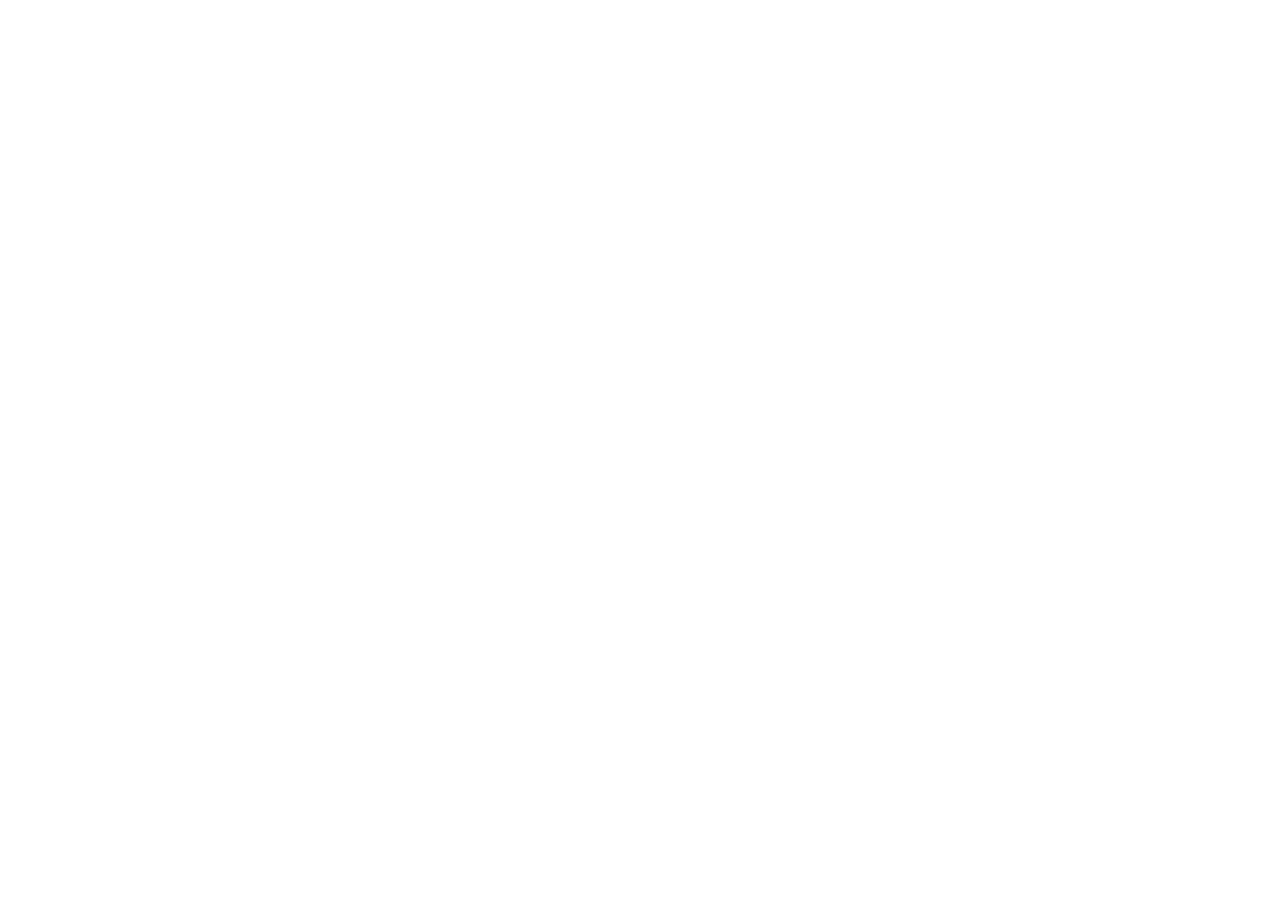
==== frontend/frontend/index.html @ d4254fa7 "项目框架的初始化，以及队伍的分工" ====
<!DOCTYPE html>
<html lang="zh-CN">
<head>
  <meta charset="UTF-8">
  <title>账页 mini</title>
  <link rel="stylesheet" href="/static/style.css">
</head>
<body>
  <script src="/static/app.js"></script>
</body>
</html>
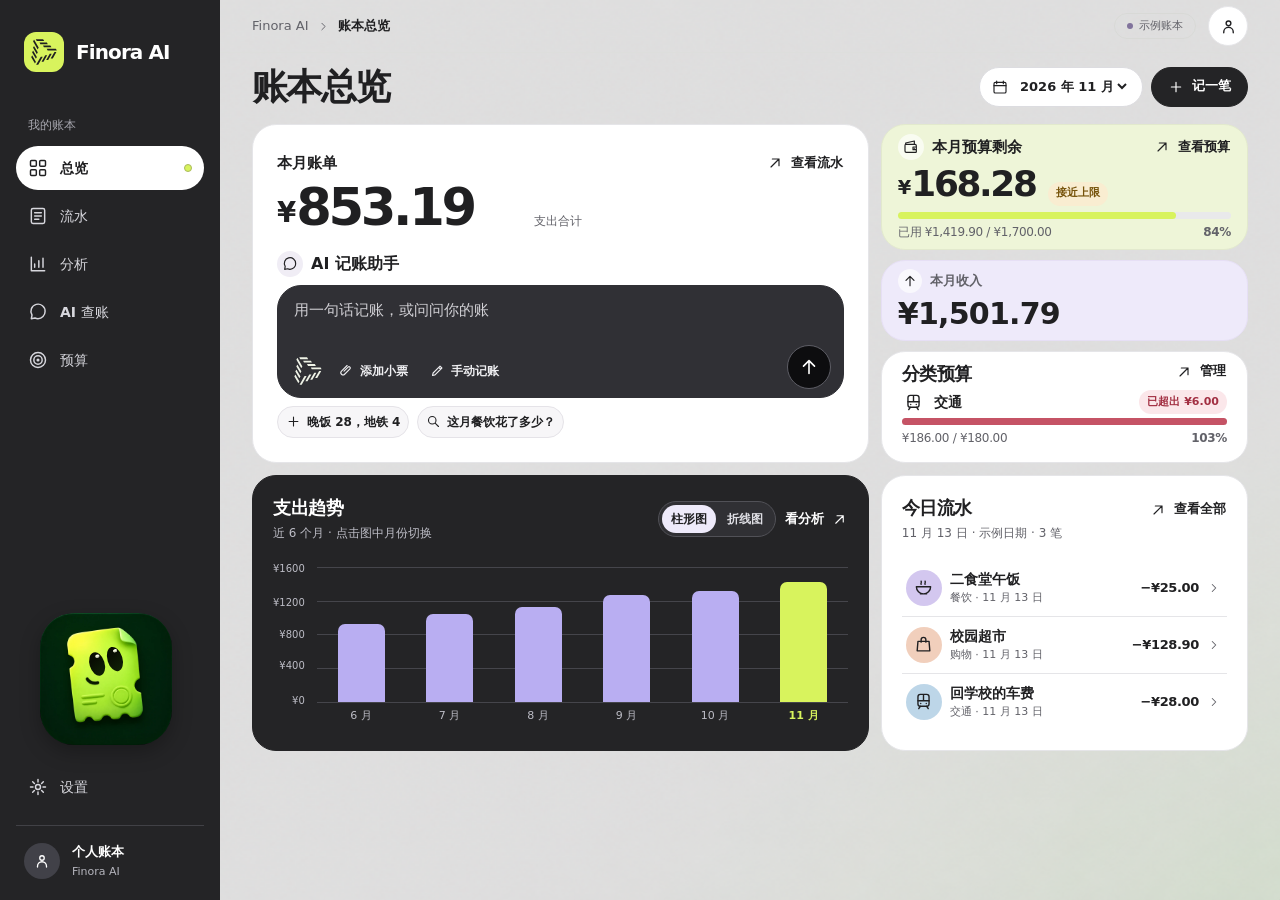
==== commit 60a2dd4c: "前端push 将html的预览文件还有readme文件一起上传到我们的任务我对应的任务分支那里现在是一版原版的提交文件现在叫给pr" ====
--- a/frontend/frontend/index.html
+++ b/frontend/frontend/index.html
@@ -1,11 +1,50 @@
 <!DOCTYPE html>
-<html lang="zh-CN">
+<html lang="zh-CN" data-page="home">
 <head>
-  <meta charset="UTF-8">
-  <title>账页 mini</title>
-  <link rel="stylesheet" href="/static/style.css">
+<meta charset="utf-8">
+<meta http-equiv="Content-Security-Policy" content="default-src 'none'; script-src 'self'; style-src 'self'; style-src-attr 'unsafe-inline'; img-src 'self' blob:; connect-src 'none'; object-src 'none'; base-uri 'none'; form-action 'none'">
+<meta name="referrer" content="no-referrer">
+<meta name="viewport" content="width=device-width,initial-scale=1,viewport-fit=cover,interactive-widget=resizes-content">
+<meta name="theme-color" content="#EDEDEB">
+<meta name="description" content="Finora AI 个人记账与消费分析交互预览">
+<title>Finora AI · 校园账本</title>
+
+<link rel="stylesheet" href="./assets/css/app.css">
+<script src="./assets/js/app.js" defer></script>
 </head>
 <body>
-  <script src="/static/app.js"></script>
+<div class="app">
+  <aside class="sidebar" aria-label="桌面导航">
+    <div class="brand" id="brand"></div>
+    <p class="nav-caption">我的账本</p>
+    <nav class="navlinks" id="desktop-nav" aria-label="账本页面"></nav>
+    <div class="side-bottom">
+      <div id="finora-mascot-eye-glint">
+  <div class="finora-stage">
+    <button type="button" class="finora-mascot" aria-label="小账单，点击眨眼并轻跳">
+      <span class="finora-art" aria-hidden="true">
+        <img src="./assets/images/finora-mascot.webp" width="740" height="740" alt="">
+        <span class="finora-gaze">
+          <span class="finora-eye finora-eye-left"><span class="finora-lid"><span class="finora-highlight"></span></span></span>
+          <span class="finora-eye finora-eye-right"><span class="finora-lid"><span class="finora-highlight"></span></span></span>
+        </span>
+      </span>
+    </button>
+  </div>
+</div>
+      <button type="button" class="navbtn" data-action="settings" id="settings-link" aria-label="账本设置"></button>
+      <div class="profile"><span class="account-mark" id="account-mark" aria-hidden="true"></span><div><strong>个人账本</strong><small>Finora AI</small></div></div>
+    </div>
+  </aside>
+  <div class="workspace">
+    <header class="topbar"><div class="top-inner"><div class="crumb" id="crumb"></div><div class="top-actions"><span class="demo">示例账本</span><button class="iconbtn" id="help" type="button" data-action="settings" aria-label="个人账本设置"></button></div></div></header>
+    <main id="view" class="frame" tabindex="-1"></main>
+  </div>
+</div>
+<nav class="bottom-nav" id="mobile-nav" aria-label="移动端导航"></nav>
+<dialog id="dialog" aria-labelledby="dialog-title"></dialog>
+<div class="toast" id="toast" role="status" aria-live="polite"></div>
+<div class="finora-pointer" id="finora-pointer" aria-hidden="true"></div>
+
 </body>
 </html>
--- a/frontend/frontend/assets/css/app.css
+++ b/frontend/frontend/assets/css/app.css
@@ -0,0 +1,708 @@
+:root {
+  color-scheme: light;
+  --paper: #ededeb;
+  --sheet: #fff;
+  --ink: #202022;
+  --dark: #242426;
+  --muted: #626269;
+  --line: #e5e5e8;
+  --lime: #d8f35d;
+  --lavender: #b9aef2;
+  --lavender-soft: #eeeafa;
+  --lime-soft: #eef5d8;
+  --positive: #3e622b;
+  --warning: #76530b;
+  --danger: #a22f42;
+  --warning-bg: #f9edd1;
+  --danger-bg: #fbe7ea;
+  --s1: 4px;
+  --s2: 8px;
+  --s3: 12px;
+  --s4: 16px;
+  --s5: 20px;
+  --s6: 24px;
+  --s8: 32px;
+  --radius: 24px;
+  --control: 12px;
+  --pill: 999px;
+  --transition: 170ms ease;
+  font: 14px/1.5 Inter, "PingFang SC", "Microsoft YaHei", "Noto Sans CJK SC", system-ui, sans-serif;
+  color: var(--ink);
+  background: var(--paper);
+  -webkit-font-smoothing: antialiased;
+}
+*,*::before,*::after { box-sizing: border-box; }
+body,h1,h2,h3,p { margin: 0; }
+button,input,select,textarea { font: inherit; color: inherit; }
+button { cursor: pointer; touch-action: manipulation; }
+button:disabled { cursor: wait; opacity: .65; }
+button { transition: background-color var(--transition), color var(--transition), border-color var(--transition), box-shadow var(--transition); }
+:focus-visible { outline: 2px solid #6953ba; outline-offset: 3px; }
+svg { vertical-align: middle; flex: none; }
+.app { display: grid; grid-template-columns: 220px minmax(0,1fr); min-height: 100dvh; }
+.sidebar {
+  position: sticky; top: 0; height: 100dvh; min-width: 0; overflow: auto;
+  display: flex; flex-direction: column; padding: var(--s8) var(--s4) var(--s5);
+  background: var(--dark); color: white;
+}
+.sidebar :focus-visible,.trend-card :focus-visible,.bottom-nav :focus-visible { outline-color: var(--lime); }
+.brand { display: flex; align-items: center; gap: var(--s3); padding-inline: var(--s2); margin-bottom: 44px; }
+.brandmark,.smallmark { display: inline-grid; flex: none; place-items: center; }
+.brandmark {
+  width: 40px; height: 40px; border-radius: var(--control); background: var(--lime);
+  --thinking-idle: var(--ink); --thinking-accent: var(--ink);
+}
+.brandmark canvas { display: block; width: 30px; height: 30px; }
+.brand strong { display: block; font-size: 20px; line-height: 1.1; letter-spacing: -.045em; font-weight: 730; white-space: nowrap; }
+.nav-caption { padding-inline: var(--s3); margin-bottom: var(--s3); font-size: 12px; font-weight: 520; color: #a7a7af; }
+.navlinks { display: grid; gap: var(--s1); }
+.navbtn {
+  width: 100%; display: flex; align-items: center; gap: var(--s3); padding: var(--s2) var(--s3);
+  min-height: 44px; border: 0; border-radius: var(--pill); background: transparent;
+  color: #d7d7dd; font-weight: 570; white-space: nowrap; text-align: left;
+}
+.navbtn:hover { background: #3a3a40; color: white; }
+.navbtn.active { background: white; color: var(--ink); font-weight: 680; }
+.navbtn.active .nav-indicator { margin-left: auto; background: var(--lime); border-radius: 50%; width: 8px; height: 8px; border: 1px solid #aaba5e; }
+.side-bottom { margin-top: auto; padding-top: var(--s6); }
+.profile { display: flex; align-items: center; gap: var(--s3); margin-top: var(--s4); padding: var(--s4) var(--s2) 0; border-top: 1px solid #414146; font-size: 13px; }
+.profile small { display: block; margin-top: 2px; font-size: 11px; color: #b6b6be; }
+.account-mark { display: grid; place-items: center; width: 36px; height: 36px; border-radius: 50%; background: #414148; color: white; flex: none; }
+body { isolation: isolate; }
+body::before {
+  content: "";
+  position: fixed;
+  inset: 0;
+  z-index: -1;
+  pointer-events: none;
+  background: #dedddd url("../images/app-background.webp") center / 100% 100% no-repeat;
+}
+.workspace { min-width: 0; }
+[data-page="budget"] body::before {
+  inset: -18px;
+  filter: blur(14px);
+}
+[data-page="budget"] .workspace {
+  background: linear-gradient(150deg, #ffffff45 0%, #f7f8ed1c 58%, #e9f1d433 100%);
+}
+.topbar { border-bottom: 1px solid #dddedc; }
+.top-inner,.frame { width: min(100% - 2 * var(--gutter, 32px), 1320px); margin-inline: auto; }
+.top-inner { min-height: 64px; display: flex; justify-content: space-between; align-items: center; gap: var(--s2); }
+.crumb,.top-actions,.inline { display: flex; align-items: center; gap: var(--s2); }
+.crumb { font-size: 13px; color: var(--muted); }
+.crumb b { color: var(--ink); font-weight: 660; }
+.top-actions { gap: var(--s3); }
+.demo { display: inline-flex; gap: 6px; align-items: center; border: 1px solid #d8d9d6; padding: var(--s1) var(--s3); border-radius: var(--pill); color: var(--muted); font-size: 11px; white-space: nowrap; }
+.demo::before { content: ""; width: 6px; height: 6px; border-radius: 50%; background: #81739c; flex: none; }
+.iconbtn {
+  display: inline-grid; place-items: center; width: 40px; height: 40px; padding: 0; flex: none;
+  border: 1px solid var(--line); border-radius: 50%; background: var(--sheet);
+}
+.iconbtn:hover { background: var(--lavender-soft); }
+.frame { padding: var(--s6) 0 48px; }
+.frame:focus { outline: none; }
+.page-head { display: flex; align-items: end; justify-content: space-between; gap: var(--s4); margin-bottom: var(--s5); }
+.page-head h1 { font-size: clamp(29px,3vw,36px); line-height: 1.2; font-weight: 730; letter-spacing: -.045em; }
+.page-head p { margin-top: 6px; color: var(--muted); line-height: 1.5; }
+.page-actions,.form-actions { display: flex; align-items: center; gap: var(--s2); flex-wrap: wrap; }
+.page-actions { justify-content: flex-end; }
+.primary,.secondary,.plain,.suggestion {
+  display: inline-flex; justify-content: center; align-items: center; gap: var(--s2);
+  min-height: 40px; padding: var(--s2) var(--s4); border: 1px solid transparent; border-radius: var(--pill);
+  font-size: 13px; font-weight: 660; line-height: 1.3;
+}
+.primary { background: var(--lime); color: var(--ink); border-color: #bcca60; box-shadow: inset 0 -2px #1f282123; }
+.primary:hover { background: #e3f780; }
+.primary:active:not(:disabled) { box-shadow: inset 0 2px #1f282129; }
+.primary.solid { background: var(--dark); border-color: var(--dark); color: white; }
+.primary.solid:hover { background: #414148; }
+.secondary { background: var(--sheet); border-color: #dcdce0; }
+.secondary:hover { background: var(--lavender-soft); border-color: #d8cff5; }
+.plain { min-height: 36px; background: transparent; color: inherit; padding: var(--s1) var(--s2); margin-inline: calc(-1 * var(--s2)); text-align: left; }
+.plain:hover { background: #2020220b; }
+.select-wrap { display: flex; align-items: center; gap: var(--s2); min-height: 40px; padding: 0 var(--s3); border: 1px solid #dcdce0; border-radius: var(--pill); background: var(--sheet); }
+.select-wrap select { border: 0; background: transparent; padding: 7px 0; min-width: 0; font-size: 13px; font-weight: 660; cursor: pointer; }
+.card { min-width: 0; background: var(--sheet); border: 1px solid var(--line); border-radius: var(--radius); }
+.pad { padding: var(--s5); }
+.card-head { display: flex; align-items: flex-start; justify-content: space-between; gap: var(--s3); margin-bottom: var(--s4); }
+.card-head h2,.ai-welcome h2 { font-size: 18px; line-height: 1.35; font-weight: 710; letter-spacing: -.025em; }
+.card-head .micro { margin-top: var(--s1); }
+.card-head .plain { flex: none; margin-top: -4px; }
+.micro,.muted { font-size: 12px; color: var(--muted); line-height: 1.55; }
+.muted { font-size: 14px; }
+.money { font-variant-numeric: tabular-nums lining-nums; letter-spacing: -.027em; overflow-wrap: anywhere; }
+.positive { color: var(--positive); }
+.warning { color: var(--warning); }
+.danger { color: var(--danger); }
+.smallmark { width: 36px; height: 36px; border-radius: 50%; color: var(--ink); background: var(--tint, #eeeef1); }
+.home-grid,.an-grid,.budget-stack,.compare-grid { display: grid; gap: var(--s3); align-items: stretch; }
+.home-grid { grid-template-columns: minmax(0,1.68fr) minmax(0,1fr); grid-template-areas: "hero overview" "trend today"; }
+.home-details { grid-area: overview; display: grid; grid-template-rows: auto auto 1fr; gap: var(--s3); min-width: 0; }
+.home-trend { grid-area: trend; }
+.today-card { grid-area: today; }
+.stat { padding: var(--s4); }
+.stat-label { display: flex; align-items: center; gap: var(--s2); color: var(--muted); font-size: 13px; font-weight: 620; }
+.stat-label .smallmark { width: 29px; height: 29px; }
+.stat-value { display: block; margin-top: var(--s1); font-size: clamp(22px,2.35vw,33px); line-height: 1.15; font-weight: 720; }
+.stat-note { display: block; margin-top: var(--s1); }
+.home-details .stat { display: grid; align-content: center; background: var(--lavender-soft); border-color: #e6dff5; }
+.home-details .smallmark { background: #ffffffa6; }
+.caps-card .card-head { margin-bottom: var(--s2); }
+.budget-status {
+  display: inline-flex; align-items: center; min-height: 24px; padding: 3px var(--s2); border-radius: var(--pill);
+  background: var(--lime-soft); font-size: 11px; line-height: 1.35; font-weight: 690; text-align: center;
+}
+.budget-status.warning { background: var(--warning-bg); }
+.budget-status.danger { background: var(--danger-bg); }
+.mini-budget { padding: var(--s2) 0 0; min-width: 0; }
+.mini-budget .smallmark { width: 30px; height: 30px; }
+.budget-top,.budget-bottom { display: flex; justify-content: space-between; align-items: center; gap: var(--s2); flex-wrap: wrap; }
+.budget-bottom { margin-top: var(--s2); }
+.budget-label { font-weight: 690; }
+.track { display: block; height: 7px; background: #e9e9eb; border-radius: var(--pill); }
+.track > span { display: block; height: 100%; background: #99b42d; border-radius: inherit; }
+.track .warn { background: #a67825; }
+.track .over { background: #c55365; }
+.mini-budget .track,.budget-card .track { margin-top: var(--s3); }
+.row-list { display: grid; }
+.row {
+  display: grid; grid-template-columns: 36px minmax(0,1fr) auto 16px; gap: var(--s2); align-items: center; width: 100%;
+  min-height: 57px; text-align: left; padding: var(--s2) var(--s1); background: transparent; border: 0;
+  border-top: 1px solid var(--line);
+}
+.row:first-child,.group-label + .row { border-top-color: transparent; }
+.row:hover,.row.just-saved { background: #f4f4f6; }
+.row.just-saved { background: var(--lime-soft); }
+.row-name,.row-sub { display: block; overflow-wrap: anywhere; }
+.row-name { font-weight: 630; }
+.row-sub,.row-arrow { color: var(--muted); font-size: 11px; }
+.row-amount { font-size: 13px; font-weight: 700; text-align: right; }
+.row-amount,.category-row > .money { max-width: 13ch; }
+.list-meta { display: flex; justify-content: space-between; align-items: center; gap: var(--s3); margin-block: var(--s3); }
+.group-label {
+  display: flex; align-items: center; gap: var(--s2);
+  margin-top: var(--s2); padding: var(--s2) var(--s1) var(--s1);
+  color: var(--ink); font-size: 16px; line-height: 1.35; font-weight: 750;
+}
+.group-label:first-child { margin-top: 0; padding-top: var(--s1); }
+.group-label::after { content: ""; flex: 1; margin-inline-start: var(--s1); border-top: 1px solid var(--line); }
+.group-date { font-variant-numeric: tabular-nums; white-space: nowrap; }
+.group-date-note {
+  padding: 2px 7px; border-radius: var(--pill); background: var(--lime-soft);
+  color: var(--positive); font-size: 11px; line-height: 1.45; font-weight: 650; white-space: nowrap;
+}
+.chart-area { --plot-height: 136px; display: grid; grid-template-columns: auto minmax(0,1fr); gap: var(--s3); align-items: start; padding: var(--s2) 0 var(--s6); }
+.axis { display: flex; justify-content: space-between; flex-direction: column; height: var(--plot-height); color: var(--muted); font-size: 10px; line-height: 1; align-items: end; font-variant-numeric: tabular-nums; }
+.axis span:first-child { transform: translateY(-30%); }
+.axis span:last-child { transform: translateY(30%); }
+.plot {
+  position: relative; display: grid; grid-template-columns: repeat(6,minmax(0,1fr)); height: var(--plot-height); min-width: 0;
+  background-image: repeating-linear-gradient(to bottom, var(--plot-line, #ececf0) 0 1px, transparent 1px 25%);
+  border-bottom: 1px solid var(--plot-line, #ececf0);
+}
+.bar-slot { height: 100%; min-width: 0; display: flex; align-items: end; justify-content: center; position: relative; }
+.bar {
+  display: flex; align-items: end; width: min(74%,47px); height: 100%;
+  background: transparent; border: 0; padding: 0; border-radius: 8px 8px 0 0;
+}
+.bar::after {
+  content: ""; width: 100%; height: var(--height); min-height: 2px; border-radius: 7px 7px 0 0;
+  background: var(--lavender); transition: background-color var(--transition);
+}
+.bar.highlight::after,.bar:hover::after,.bar:focus-visible::after { background: var(--lime); }
+.bar-label { position: absolute; top: calc(100% + 6px); color: var(--muted); font-size: 11px; white-space: nowrap; }
+.bar-label.current { color: inherit; font-weight: 700; }
+.bar-tip {
+  display: none; position: absolute; z-index: 2; bottom: calc(var(--height) + 6px); left: 50%; transform: translateX(-50%);
+  padding: var(--s1) var(--s2); border-radius: 8px; background: white; color: var(--ink);
+  border: 1px solid var(--line); white-space: nowrap; font-size: 11px; pointer-events: none;
+}
+.bar-slot:first-child .bar-tip { left: 0; transform: none; }
+.bar-slot:last-child .bar-tip { left: auto; right: 0; transform: none; }
+.bar:hover + .bar-tip,.bar:focus-visible + .bar-tip { display: block; }
+.trend-card { color: white; background: var(--dark); border-color: var(--dark); --plot-line: #45454b; }
+.trend-card .micro,.trend-card .axis,.trend-card .bar-label { color: #bdbdc6; }
+.trend-card .bar-label.current { color: var(--lime); }
+.trend-card .plain:hover { background: #ffffff18; }
+.trend-card .card-head { flex-wrap: wrap; align-items: center; }
+.trend-actions { display: flex; align-items: center; flex-wrap: wrap; gap: var(--s2); }
+.trend-actions .plain { margin-top: 0; }
+.trend-switch {
+  display: inline-flex; align-items: center; gap: 2px; padding: 3px; border: 1px solid #515157;
+  border-radius: var(--pill); background: #303034;
+}
+.trend-switch button {
+  min-height: 28px; padding: 3px 9px; border: 0; border-radius: var(--pill);
+  background: transparent; color: #dddde3; font-size: 12px; font-weight: 630; white-space: nowrap;
+}
+.trend-switch button:hover { background: #ffffff19; }
+.trend-switch button[aria-pressed="true"] { background: var(--lavender-soft); color: var(--ink); }
+.trend-line-art { position: absolute; inset: 0; width: 100%; height: 100%; overflow: visible; pointer-events: none; }
+.trend-line-fill { fill: #b9aef229; }
+.trend-line-stroke { fill: none; stroke: var(--lavender); stroke-width: 2.5; stroke-linecap: round; stroke-linejoin: round; }
+.line-plot .bar { position: relative; width: 100%; }
+.line-plot .bar::after {
+  position: absolute; bottom: var(--height); left: 50%; translate: -50% 50%;
+  width: 9px; height: 9px; border: 2px solid var(--dark); border-radius: 50%;
+}
+.line-plot .bar.highlight::after { width: 12px; height: 12px; }
+.line-reveal .trend-line-art { animation: trend-line-reveal 960ms linear both; }
+.line-reveal .bar::after { animation: trend-point-reveal 140ms ease-out both; animation-delay: var(--point-delay); }
+@keyframes trend-line-reveal {
+  from { clip-path: inset(-5px 100% -5px 0); }
+  to { clip-path: inset(-5px 0 -5px 0); }
+}
+@keyframes trend-point-reveal { from { opacity: 0; scale: .6; } to { opacity: 1; scale: 1; } }
+.an-totals { display: grid; grid-template-columns: repeat(3,minmax(0,1fr)); gap: var(--s3); margin-bottom: var(--s3); }
+.an-grid { grid-template-columns: minmax(0,1.3fr) minmax(0,1fr); }
+.an-grid .wide { grid-column: 1 / -1; }
+.ring-layout { display: grid; grid-template-columns: minmax(95px,.9fr) minmax(110px,1fr); align-items: center; gap: var(--s3); }
+.ring { width: min(100%,168px); aspect-ratio: 1; border-radius: 50%; display: grid; place-items: center; justify-self: center; }
+.ring-center { width: 75%; aspect-ratio: 1; display: grid; place-content: center; padding: var(--s1); border-radius: 50%; background: var(--sheet); text-align: center; }
+.ring-center small { color: var(--muted); font-size: 10px; }
+.ring-center b { font-size: clamp(10px,1.35vw,16px); }
+.legend-btn,.category-row { width: 100%; display: grid; align-items: center; gap: var(--s2); text-align: left; background: transparent; border: 0; padding: 6px var(--s1); border-radius: 8px; }
+.legend-btn { grid-template-columns: auto minmax(0,1fr) auto; min-height: 34px; font-size: 12px; }
+.legend-btn:hover,.category-row:hover { background: #f2eff8; }
+.legend-btn .smallmark { width: 24px; height: 24px; }
+.legend-btn .smallmark svg { width: 14px; height: 14px; }
+.category-row { grid-template-columns: 36px minmax(0,1fr) auto 14px; min-height: 50px; }
+.category-row + .category-row { border-top: 1px solid var(--line); }
+.category-row .track { margin-top: var(--s1); width: min(100%,340px); height: 5px; }
+.category-share { margin-left: var(--s2); font-weight: 500; }
+.budget-stack,.compare-grid { grid-template-columns: repeat(auto-fit,minmax(min(100%,240px),1fr)); }
+.compare-grid .mini-budget { border: 1px solid var(--line); padding: var(--s3); border-radius: var(--control); }
+.budget-value { font-size: clamp(22px,2.5vw,32px); font-weight: 720; }
+.budget-amount-line { margin-top: var(--s3); }
+.budget-card .form-actions { justify-content: flex-end; }
+.budget-card:first-child { border-color: #dce5bc; }
+.budget-card:first-child .smallmark { background: var(--lime); }
+.budget-sticker-art {
+  position: relative; isolation: isolate;
+  display: grid; grid-template-columns: repeat(3,minmax(0,1fr)); gap: var(--s4);
+  width: min(100%, 1056px); margin: var(--s8) auto 0; padding: 12px; pointer-events: none;
+}
+.budget-sticker-art::before {
+  content: ""; position: absolute; inset: 0; z-index: -1;
+  border: 1px solid #ffffffab;
+  border-radius: var(--radius);
+  background:
+    radial-gradient(ellipse at 87% 89%, #e0edb885, transparent 60%),
+    radial-gradient(ellipse at 15% 8%, #efeaf888, transparent 64%),
+    linear-gradient(135deg, #ffffffa8, #fffc);
+  box-shadow: inset 0 1px 0 #fffd, 0 8px 25px #23282209;
+}
+.budget-sticker-group {
+  position: relative; min-width: 0; aspect-ratio: 5 / 3;
+}
+.budget-sticker {
+  position: absolute; aspect-ratio: var(--sw) / var(--sh);
+  left: var(--x); top: var(--y); width: var(--size);
+  transform: translate(-50%, -50%) rotate(var(--tilt));
+  filter: drop-shadow(0 2px 7px var(--sticker-halo, #524b6530));
+}
+button.budget-sticker {
+  display: block; padding: 0; border: 0; border-radius: 8px;
+  background: transparent; pointer-events: auto;
+}
+button.budget-sticker:active { opacity: .86; }
+.budget-sticker::before {
+  content: ""; position: absolute; inset: 0;
+  background-image: var(--budget-sticker-sheet);
+  background-repeat: no-repeat;
+  background-size: calc(153600% / var(--sw)) calc(102400% / var(--sh));
+  background-position: calc(100% * var(--sx) / (1536 - var(--sw))) calc(100% * var(--sy) / (1024 - var(--sh)));
+}
+.budget-sticker.lime { --sticker-halo: #bceb4257; }
+.budget-sticker.pink { --sticker-halo: #ff74ac57; }
+.budget-sticker.lavender { --sticker-halo: #a385d347; }
+@media (min-width: 1001px) {
+  .budget-sticker-group:nth-child(2) { margin-top: var(--s4); }
+}
+@media (min-width: 701px) and (max-width: 1000px) {
+  .budget-sticker-art { grid-template-columns: repeat(2,minmax(0,1fr)); max-width: 700px; }
+  .budget-sticker-group:last-child { grid-column: 1 / -1; justify-self: center; width: calc((100% - var(--s4)) / 2); }
+}
+@media (max-width: 700px) {
+  .budget-sticker-art { grid-template-columns: minmax(0,1fr); width: min(100%, 320px); margin-top: var(--s5); }
+}
+.ai-grid { display: grid; grid-template-columns: minmax(0,1.65fr) minmax(0,1fr); gap: var(--s4); padding: var(--s5); align-items: start; }
+.ai-chat { display: flex; flex-direction: column; min-width: 0; min-height: 320px; }
+.ai-welcome { padding: var(--s4) 0 var(--s3); }
+.ai-welcome h2 { margin-bottom: var(--s1); }
+.ai-aside { display: grid; gap: var(--s3); align-content: start; min-width: 0; }
+.ai-aside .trend-card { border-radius: 16px; padding: var(--s4); }
+.ai-aside .trend-card .chart-area { --plot-height: 112px; }
+.ai-context { background: var(--lavender-soft); border-radius: 16px; padding: var(--s4); }
+.ai-context .card-head { margin-bottom: var(--s2); }
+.ai-prompts { display: flex; flex-wrap: wrap; gap: var(--s2); margin: var(--s2) 0 var(--s5); }
+.suggestion { min-height: 36px; padding-inline: var(--s3); border-color: #ddd5f3; background: #f7f5fc; text-align: left; font-size: 12px; }
+.suggestion:hover { background: var(--lavender-soft); }
+.ai-form-wrap { margin-top: auto; }
+.chat-form { display: flex; gap: var(--s2); padding: var(--s2); background: #f7f7f8; border: 1px solid var(--line); border-radius: 16px; }
+.chat-form input { flex: 1 1 0; background: transparent; border-color: transparent; }
+.chat-form .primary { flex: none; }
+.messages { display: grid; gap: var(--s4); margin-bottom: var(--s4); }
+.message-turn { display: grid; gap: var(--s2); min-width: 0; }
+.message-question { justify-self: end; max-width: 96%; padding: var(--s2) var(--s3); border-radius: 14px 14px 4px 14px; background: var(--lavender-soft); overflow-wrap: anywhere; }
+.answer { border: 1px solid #e3dfef; border-radius: 16px; background: #f9f8fd; padding: var(--s3); overflow-wrap: anywhere; }
+.answer h3 { margin: var(--s1) 0; font-size: 25px; font-weight: 700; line-height: 1.2; }
+.answer .category-row { margin-top: var(--s1); }
+.answer .plain { margin-top: var(--s1); }
+.answer-loading { display: flex; align-items: center; gap: var(--s2); }
+.answer-insights { display: grid; gap: var(--s1); margin-top: var(--s2); }
+.answer .micro { margin-top: var(--s1); }
+.filterbar { display: grid; grid-template-columns: minmax(140px,1fr) minmax(95px,auto) minmax(95px,auto) auto; gap: var(--s2); align-items: center; }
+.search { display: flex; align-items: center; gap: var(--s2); background: white; border: 1px solid #dcdce0; border-radius: var(--control); padding: 0 var(--s3); }
+.search input { border: 0; padding-inline: 0; background: none; }
+.search:focus-within { outline: 2px solid #6953ba; outline-offset: 2px; }
+.search input:focus-visible { outline: 0; }
+.field,input:not([type="file"]),select,textarea { min-width: 0; }
+.field,input:not([type="file"]),textarea,.field-label select {
+  width: 100%; min-height: 40px; background: white; border: 1px solid #dcdce0; border-radius: var(--control); padding: var(--s2) var(--s3);
+}
+.search input { border: none; padding-inline: 0; }
+textarea { min-height: 72px; resize: vertical; }
+input::placeholder,textarea::placeholder { color: #67676e; }
+.empty { display: grid; justify-items: center; text-align: center; gap: var(--s2); padding: var(--s6) var(--s3); color: var(--ink); }
+.empty .smallmark { width: 44px; height: 44px; background: var(--lavender-soft); }
+.empty p { max-width: 34ch; color: var(--muted); font-size: 13px; }
+dialog { width: min(540px,calc(100% - 28px)); max-height: calc(100dvh - 32px); margin: auto; padding: 0; border: 1px solid var(--line); border-radius: var(--radius); color: var(--ink); background: var(--sheet); box-shadow: 0 12px 44px #24242620; }
+dialog::backdrop { background: #20202270; }
+body:has(dialog[open]) { overflow: hidden; }
+.dialog-body { padding: var(--s5); }
+.dialog-head { display: flex; justify-content: space-between; align-items: center; margin-bottom: var(--s4); gap: var(--s2); }
+.dialog-head h2 { font-size: 25px; letter-spacing: -.04em; }
+.tabs { display: grid; grid-template-columns: repeat(3,minmax(0,1fr)); gap: var(--s1); background: #f0eff2; padding: var(--s1); border-radius: var(--control); margin-bottom: var(--s3); }
+.tab { border: 1px solid transparent; background: transparent; border-radius: 9px; min-height: 40px; font-size: 13px; font-weight: 630; }
+.tab:hover { background: var(--lavender-soft); }
+.tab.active { background: white; border-color: #dedbe5; }
+.field-grid { display: grid; grid-template-columns: repeat(2,minmax(0,1fr)); gap: var(--s3); margin-top: var(--s3); }
+.field-label { display: grid; align-content: start; gap: var(--s1); font-size: 12px; font-weight: 650; min-width: 0; }
+.field-label :is(input,select,textarea) { font-weight: 450; }
+.form-actions { justify-content: flex-end; margin-top: var(--s3); }
+.form-message { font-size: 12px; color: var(--warning); margin-top: var(--s2); }
+.form-message:empty { display: none; }
+.draft-label { background: var(--lavender-soft); border-radius: var(--control); padding: var(--s2) var(--s3); margin-top: var(--s3); font-size: 12px; }
+.upload-area { border-radius: var(--control); border: 1px dashed #bbb8c7; padding: var(--s3); }
+.upload-area .micro { margin-top: var(--s2); }
+.receipt-preview { display: block; max-width: 100%; max-height: 140px; margin-block: var(--s2); }
+.details-amount { font-size: 30px; font-weight: 750; margin-block: var(--s3); }
+.details-list > div { display: flex; justify-content: space-between; gap: var(--s3); padding-block: var(--s2); border-top: 1px solid var(--line); overflow-wrap: anywhere; }
+.toast {
+  position: fixed; z-index: 5; bottom: var(--s6); right: var(--s6); max-width: min(375px,calc(100% - 32px));
+  color: white; background: var(--dark); border-radius: var(--control); padding: var(--s3) var(--s4); pointer-events: none;
+}
+.toast:empty,.bottom-nav { display: none; }
+@media (max-width: 1199px) {
+  :root { --gutter: 24px; }
+  .app { grid-template-columns: 190px minmax(0,1fr); }
+  .sidebar { padding-inline: var(--s3); }
+}
+@media (max-width: 960px) {
+  .app { grid-template-columns: 70px minmax(0,1fr); }
+  .sidebar { padding-inline: var(--s2); }
+  .sidebar .brand { padding: 0; justify-content: center; }
+  .sidebar .brand-word,.sidebar .nav-caption,.sidebar .nav-text,.sidebar .nav-indicator,.sidebar .profile > div:last-child { display: none; }
+  .sidebar .navbtn { justify-content: center; padding: 0; }
+  .profile { justify-content: center; margin-inline: var(--s1); padding-inline: 0; }
+}
+@media (max-width: 860px) {
+  .ai-grid { grid-template-columns: minmax(0,1fr); }
+  .ai-chat { min-height: 240px; }
+}
+@media (max-width: 700px) {
+  :root { --gutter: 16px; --radius: 20px; }
+  .app { display: block; }
+  .sidebar { display: none; }
+  .top-inner { min-height: 54px; }
+  .top-actions .iconbtn { height: 44px; width: 44px; }
+  .frame { padding: var(--s5) 0 calc(88px + env(safe-area-inset-bottom)); }
+  .page-head { align-items: flex-start; flex-wrap: wrap; gap: var(--s3); margin-bottom: var(--s4); }
+  .page-head p { font-size: 13px; }
+  .page-actions { justify-content: flex-start; }
+  .page-actions .plus-button { display: none; }
+  .page-actions :is(.select-wrap,button),.primary,.secondary,.plain { min-height: 44px; }
+  .pad,.ai-grid { padding: var(--s4); }
+  .home-grid { grid-template-columns: minmax(0,1fr); grid-template-areas: "hero" "overview" "today" "trend"; }
+  .home-details { grid-template-rows: auto; }
+  .row { min-height: 57px; }
+  .an-grid { grid-template-columns: minmax(0,1fr); }
+  .an-totals { gap: var(--s2); }
+  .an-totals .stat { padding: var(--s2); }
+  .an-totals .stat-label { flex-wrap: wrap; gap: var(--s1); font-size: 11px; }
+  .an-totals .stat-value { font-size: clamp(15px,4.5vw,24px); }
+  .an-totals .stat-note { font-size: 10px; }
+  .filterbar { grid-template-columns: repeat(2,minmax(0,1fr)); }
+  .search,.filterbar > .plain { grid-column: 1 / -1; justify-self: start; }
+  .legend-btn,.suggestion,.tab { min-height: 44px; }
+  .bottom-nav {
+    display: grid; position: fixed; z-index: 4; bottom: 0; inset-inline: 0; grid-template-columns: repeat(6,minmax(0,1fr));
+    gap: var(--s1); padding: 6px max(6px,calc((100% - 530px) / 2)) calc(6px + env(safe-area-inset-bottom));
+    background: var(--dark); color: white;
+  }
+  .bottom-nav .navbtn,.mobile-add {
+    display: flex; flex-direction: column; justify-content: center; align-items: center; gap: 2px;
+    padding: var(--s1) 1px; min-height: 50px; font-size: 10px; white-space: nowrap; border-radius: var(--control);
+  }
+  .bottom-nav .navbtn svg { width: 18px; height: 18px; }
+  .bottom-nav .nav-indicator { display: none; }
+  .toast { bottom: calc(72px + env(safe-area-inset-bottom)); right: var(--s3); }
+  :root[data-composing] .bottom-nav { display: none; }
+  .frame :is(input,textarea) { font-size: 16px; }
+}
+@media (max-width: 360px) {
+  .crumb b,.crumb-sep { display: none; }
+  .row { grid-template-columns: 36px minmax(0,1fr) auto; }
+  .row-arrow { display: none; }
+}
+@media (prefers-reduced-motion: reduce) {
+  *,*::before,*::after { scroll-behavior: auto !important; transition: none !important; animation: none !important; }
+}
+
+[data-page="home"] .top-inner { min-height: 52px; }
+[data-page="home"] .frame { padding-top: var(--s3); }
+[data-page="home"] .page-head { align-items: center; margin-bottom: var(--s4); }
+.home-hero {
+  grid-area: hero; align-self: start;
+  display: grid; gap: var(--s4); padding: var(--s6);
+}
+.home-bill-head,.home-budget-head { display: flex; align-items: center; justify-content: space-between; gap: var(--s2); }
+.home-bill-head h2,.home-budget-head h2 { font-size: 15px; font-weight: 690; }
+.home-bill-head .plain,.home-budget-head .plain { flex: none; }
+.home-bill-total,.home-budget-value {
+  display: flex; align-items: baseline; flex-wrap: wrap;
+  gap: var(--s1) var(--s3); margin-top: var(--s1);
+}
+.home-bill-total strong,.home-budget-value strong {
+  font-size: clamp(32px,4vw,52px); line-height: 1.05; font-weight: 730; letter-spacing: -.065em;
+}
+.home-bill-total .amount-unit,.home-budget-value .amount-unit { font-size: .54em; margin-right: .12em; vertical-align: .12em; }
+.home-budget-card { padding: var(--s3) var(--s4); background: var(--lime-soft); border-color: #e2e9cd; }
+.home-budget-head h2 { display: flex; align-items: center; gap: var(--s2); }
+.home-budget-head .smallmark { width: 26px; height: 26px; background: #ffffffa6; }
+.home-budget-head .smallmark svg,.home-assistant-head .smallmark svg { width: 16px; height: 16px; }
+.home-budget-value { margin-bottom: var(--s2); }
+.home-budget-value strong { font-size: clamp(26px,2.8vw,36px); }
+.home-budget-value strong.no-amount { font-size: 20px; line-height: 1.2; letter-spacing: -.035em; }
+.home-budget-meta { display: flex; justify-content: space-between; gap: var(--s1) var(--s2); flex-wrap: wrap; margin-top: var(--s1); }
+.home-budget-card .track > span:not(.over) { background: var(--lime); }
+.home-assistant-head { display: flex; align-items: center; gap: var(--s2); margin-bottom: var(--s2); }
+.home-assistant-head .smallmark { width: 26px; height: 26px; background: #f0edf5; }
+.home-assistant-head h2 { font-size: 16px; font-weight: 720; }
+.home-chat-composer {
+  display: grid; grid-template-columns: minmax(0,1fr) auto;
+  grid-template-areas: "input send" "tools send";
+  gap: var(--s1) var(--s2); padding: var(--s2) var(--s3);
+  background: #303035; color: white; border: 1px solid #303035; border-radius: 24px;
+}
+.home-chat-composer:focus-within { outline: 2px solid #8b76cb; outline-offset: 1px; }
+.home-chat-composer textarea { grid-area: input; scroll-margin-block: 30px 80px; display: block; min-height: 44px; width: 100%; border: 0; padding: 5px var(--s1); font-size: 15px; background: transparent; resize: none; }
+.home-chat-composer textarea::placeholder { color: #d1d0d5; opacity: 1; }
+.home-chat-composer textarea:focus { outline: none; }
+.home-chat-toolbar,.home-chat-tools,.home-chat-examples { display: flex; align-items: center; flex-wrap: wrap; gap: var(--s2); }
+.home-chat-toolbar { justify-content: space-between; margin-top: var(--s1); }
+.home-chat-tools { grid-area: tools; gap: var(--s1); }
+.thinking-mark {
+  display: grid; flex: none; place-items: center; align-self: center;
+  width: 36px; height: 36px; border-radius: 12px;
+  --thinking-idle: #253026;
+  --thinking-accent: #60922e;
+}
+.thinking-mark canvas { display: block; width: 32px; height: 32px; }
+.home-chat-tools .thinking-mark { --thinking-idle: #eef2e6; --thinking-accent: #d8f35d; }
+.thinking-mark[data-playing] { background: #d8f35d26; }
+.home-chat-tools .thinking-mark[data-playing] { background: #d8f35d1a; }
+.chat-processing { padding: var(--s1) var(--s2); margin-top: var(--s1); }
+.home-tool,.home-example { min-height: 32px; display: inline-flex; align-items: center; gap: 6px; background: transparent; border: 1px solid transparent; border-radius: var(--pill); padding: var(--s1) var(--s2); font-size: 12px; font-weight: 610; }
+.home-tool svg,.home-example svg { width: 15px; height: 15px; }
+.home-chat-composer .home-tool { color: #eeeef1; }
+.home-chat-composer .home-tool:hover { background: #46464d; }
+.home-chat-send {
+  grid-area: send; align-self: end;
+  display: grid; place-items: center; width: 44px; height: 44px; padding: 0;
+  color: white; background: #0d0d0f; border: 1px solid #5d5d65; border-radius: 50%;
+}
+.home-chat-send:hover { background: #19191d; }
+.home-chat-composer button:focus-visible { outline-color: var(--lime); }
+.home-chat-examples { margin-top: var(--s2); }
+.home-example { background: #f7f6f8; border-color: #e5e3e8; }
+.home-example:hover { background: var(--lavender-soft); }
+.home-chat-draft,.home-chat-saved { background: white; border: 1px solid #e3deef; border-radius: 16px; padding: var(--s3); }
+.home-chat-draft h3,.home-chat-saved h3 { font-size: 15px; }
+.home-chat-question { background: var(--lavender-soft); border-radius: var(--control); margin-block: var(--s2); padding: var(--s2) var(--s3); font-size: 13px; overflow-wrap: anywhere; }
+.home-chat-reply,.home-chat-saved { margin-bottom: var(--s3); }
+.home-draft-row { scroll-margin-block: 28px 80px; margin: var(--s2) 0; border: 1px solid var(--line); border-radius: var(--control); padding: var(--s2); min-width: 0; display: grid; grid-template-columns: 1.2fr .75fr .75fr 1fr 1.2fr; gap: var(--s2); }
+.home-draft-row legend { color: var(--muted); padding: 0 var(--s1); font-size: 12px; }
+.home-draft-row label { display: grid; gap: var(--s1); color: var(--muted); font-size: 11px; min-width: 0; }
+.home-draft-row select,.home-draft-row input { width: 100%; min-width: 0; border: 1px solid #dcdce0; border-radius: 8px; padding: var(--s1); min-height: 38px; background: white; color: var(--ink); font-size: 13px; }
+.home-chat-saved .micro { margin-top: var(--s1); }
+.home-budget-change { margin-top: var(--s2); font-size: 13px; }
+.home-budget-change small { display: block; color: var(--muted); }
+@media (min-width: 701px) {
+  .home-details { row-gap: 10px; }
+  .home-budget-card,.home-details .stat { padding-block: var(--s2); }
+  .home-budget-value { margin-bottom: 6px; }
+  .home-details .stat-label .smallmark,.caps-card .mini-budget .smallmark { width: 24px; height: 24px; }
+  .home-details .caps-card { padding-block: 10px; }
+  .home-bill-head .plain,.home-budget-head .plain,.caps-card .card-head .plain { min-height: 28px; }
+  .caps-card .card-head { margin-bottom: var(--s1); }
+  .caps-card .mini-budget { padding-top: 0; }
+  .caps-card .mini-budget .track,.caps-card .budget-bottom { margin-top: var(--s1); }
+}
+@media (max-width: 1100px) {
+  .home-draft-row { grid-template-columns: repeat(2,minmax(0,1fr)); }
+}
+@media (max-width: 700px) {
+  [data-page="home"] .top-inner { min-height: 48px; }
+  [data-page="home"] .page-head { gap: var(--s2); margin-bottom: var(--s3); }
+  [data-page="home"] .page-head h1 { font-size: 26px; }
+  [data-page="home"] .page-actions .plus-button { display: inline-flex; }
+  .home-hero { gap: var(--s3); padding: var(--s4); }
+  .home-bill-total strong { font-size: clamp(32px,9.4vw,40px); }
+  .home-tool,.home-example { min-height: 44px; font-size: 11px; }
+  .home-chat-composer { padding-inline: var(--s2); border-radius: 20px; }
+  .home-chat-composer textarea { font-size: 16px; }
+  .home-draft-row :is(input,select) { min-height: 44px; font-size: 16px; }
+}
+@media (max-width: 360px) {
+  .home-hero { padding-inline: 14px; }
+  .home-tool,.home-example { padding-inline: var(--s1); gap: var(--s1); }
+  .home-chat-examples { gap: var(--s1); }
+}
+@media (prefers-reduced-motion: no-preference) {
+  #view :is(.stat,.home-budget-card,.caps-card,.budget-card) {
+    translate: var(--magnet-offset, none);
+    transition: translate 220ms cubic-bezier(.2,.8,.25,1), box-shadow 220ms ease-out;
+  }
+  #view .card[data-magnetized] { box-shadow: 0 8px 22px #24242612; }
+  .budget-sticker[data-sticker-magnet] {
+    translate: var(--magnet-offset, none);
+    transition: translate 260ms cubic-bezier(.2,.8,.3,1);
+  }
+  .budget-sticker[data-sticker-magnet]::before { transition: scale 260ms cubic-bezier(.2,.8,.3,1); }
+  .budget-sticker[data-sticker-magnet][data-magnetized] { z-index: 1; }
+  .budget-sticker[data-sticker-magnet][data-magnetized]::before { scale: 1.05; }
+}
+.rolling-amount { position: relative; display: inline-block; max-width: 100%; }
+.amount-roll-live { display: none; }
+.rolling-amount[data-rolling] .amount-roll-final { opacity: 0; }
+.rolling-amount[data-rolling] .amount-roll-live {
+  display: block;
+  position: absolute;
+  inset: 0;
+  white-space: nowrap;
+  user-select: none;
+}
+.finora-pointer {
+  position: fixed;
+  top: 0;
+  left: 0;
+  z-index: 1000;
+  display: none;
+  width: 12px;
+  height: 12px;
+  pointer-events: none;
+  transform: translate3d(var(--pointer-x, 0px), var(--pointer-y, 0px), 0) translate(-50%, -50%);
+}
+.finora-pointer::before {
+  content: "";
+  display: block;
+  width: 100%;
+  height: 100%;
+  border: 1px solid #ffffffc9;
+  border-radius: 50%;
+  background: #111113;
+  box-shadow: 0 1px 4px #0002;
+  transition: transform 180ms cubic-bezier(.2,.75,.3,1);
+}
+.finora-pointer[data-near-card]::before { transform: scale(2.17); }
+html[data-finora-pointer]:not(:has(#dialog[open])),
+html[data-finora-pointer]:not(:has(#dialog[open])) * { cursor: none !important; }
+html[data-finora-pointer]:not(:has(#dialog[open])) .finora-pointer { display: block; }
+@media (prefers-reduced-motion: reduce) {
+  .finora-pointer::before { transition: none; }
+}
+
+:root { --budget-sticker-sheet: url("../images/budget-stickers.png"); }
+
+#finora-mascot-eye-glint { width: min(132px, calc(100% - 24px)); margin: 0 0 20px 24px; }
+  @media (max-height: 650px) {
+    #finora-mascot-eye-glint { width: min(84px, calc(100% - 24px)); margin-bottom: 12px; }
+  }
+  @media (max-width: 960px) {
+    #finora-mascot-eye-glint { width: min(50px, 100%); margin: 0 auto 12px; }
+  }
+  #finora-mascot-eye-glint .finora-mascot {
+    display: block;
+    width: 100%;
+    padding: 0;
+    border: 0;
+    border-radius: 27%;
+    background: none;
+    touch-action: manipulation;
+  }
+  #finora-mascot-eye-glint .finora-art {
+    --look-x: 0%;
+    --look-y: 0%;
+    --look-turn: 0deg;
+    --glint-x: 0%;
+    --glint-y: 0%;
+    display: block;
+    position: relative;
+    isolation: isolate;
+    aspect-ratio: 1;
+    border-radius: 26%;
+    overflow: hidden;
+    box-shadow: 0 7px 20px #0004;
+    transform-origin: 50% 83%;
+  }
+  #finora-mascot-eye-glint .finora-art img {
+    display: block;
+    width: 100%;
+    height: 100%;
+    user-select: none;
+    -webkit-user-drag: none;
+  }
+  #finora-mascot-eye-glint .finora-gaze {
+    position: absolute;
+    inset: 0;
+    pointer-events: none;
+    transform: translate(var(--look-x), var(--look-y));
+  }
+  #finora-mascot-eye-glint .finora-eye {
+    position: absolute;
+    width: var(--eye-width);
+    height: var(--eye-height);
+    transform: translate(-50%, -50%) rotate(calc(-17deg + var(--look-turn)));
+  }
+  #finora-mascot-eye-glint .finora-eye-left {
+    left: 43.4%;
+    top: 38.7%;
+    --eye-width: 11.2%;
+    --eye-height: 18.1%;
+  }
+  #finora-mascot-eye-glint .finora-eye-right {
+    left: 57.15%;
+    top: 34.65%;
+    --eye-width: 11.5%;
+    --eye-height: 18.9%;
+  }
+  #finora-mascot-eye-glint .finora-lid {
+    position: absolute;
+    inset: 0;
+    overflow: hidden;
+    border-radius: 50%;
+    background: linear-gradient(157deg, #090e03 32%, #112407);
+  }
+  #finora-mascot-eye-glint .finora-highlight {
+    position: absolute;
+    left: 56%;
+    top: 11%;
+    width: 22%;
+    aspect-ratio: 1;
+    border-radius: 50%;
+    background: #ffffec;
+    box-shadow: inset 0 -1px 1px #bdc2a7;
+    transform: translate(var(--glint-x), var(--glint-y));
+  }
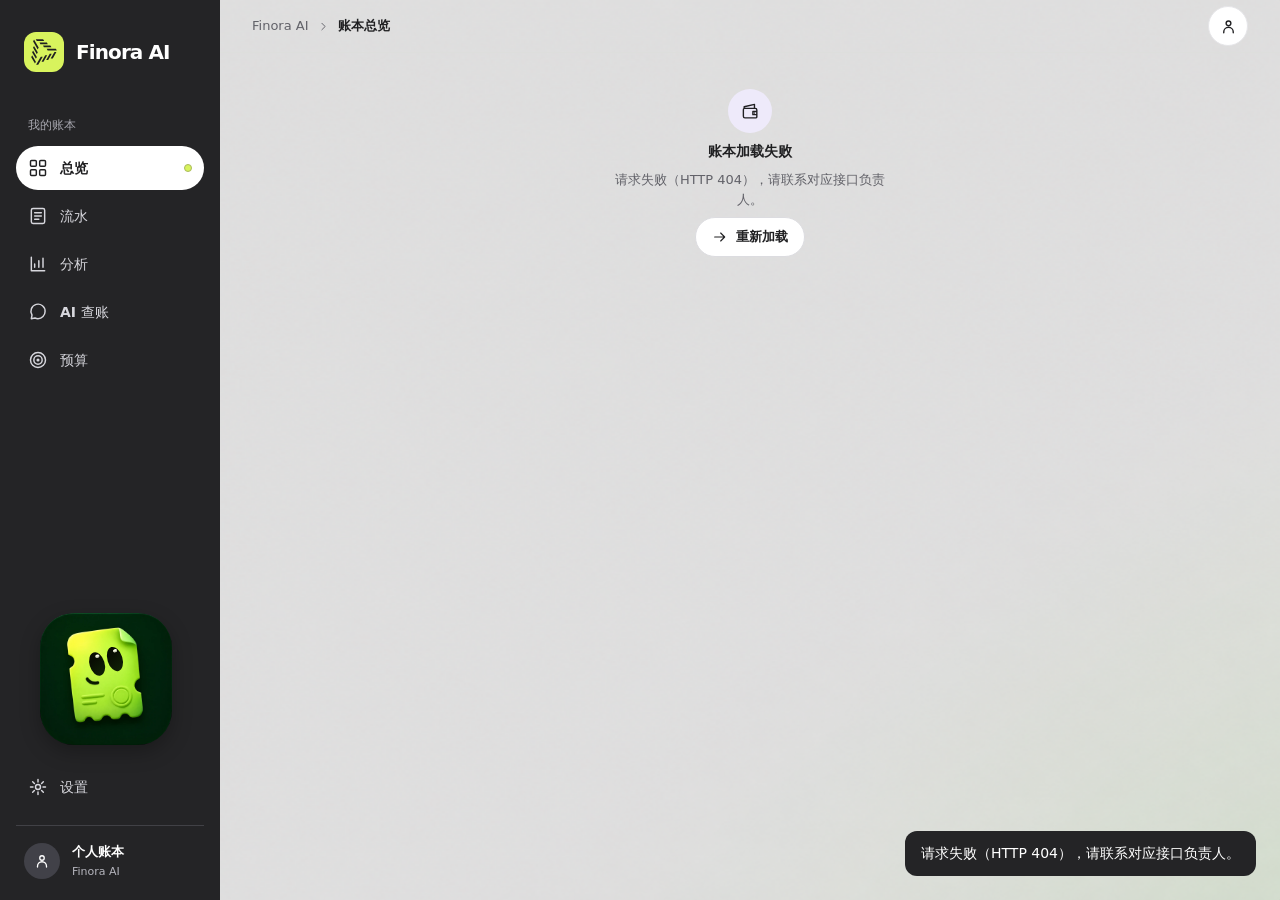
==== commit 10a3b9a6: "返工的一些修改 主要是按照返工文件修改了相关的index.html预览文件，还有asset里的app.js如果还有需要修改的我再优化" ====
--- a/frontend/frontend/index.html
+++ b/frontend/frontend/index.html
@@ -2,7 +2,7 @@
 <html lang="zh-CN" data-page="home">
 <head>
 <meta charset="utf-8">
-<meta http-equiv="Content-Security-Policy" content="default-src 'none'; script-src 'self'; style-src 'self'; style-src-attr 'unsafe-inline'; img-src 'self' blob:; connect-src 'none'; object-src 'none'; base-uri 'none'; form-action 'none'">
+<meta http-equiv="Content-Security-Policy" content="default-src 'none'; script-src 'self'; style-src 'self'; style-src-attr 'unsafe-inline'; img-src 'self' blob:; connect-src 'self'; object-src 'none'; base-uri 'none'; form-action 'none'">
 <meta name="referrer" content="no-referrer">
 <meta name="viewport" content="width=device-width,initial-scale=1,viewport-fit=cover,interactive-widget=resizes-content">
 <meta name="theme-color" content="#EDEDEB">
@@ -37,7 +37,7 @@
     </div>
   </aside>
   <div class="workspace">
-    <header class="topbar"><div class="top-inner"><div class="crumb" id="crumb"></div><div class="top-actions"><span class="demo">示例账本</span><button class="iconbtn" id="help" type="button" data-action="settings" aria-label="个人账本设置"></button></div></div></header>
+    <header class="topbar"><div class="top-inner"><div class="crumb" id="crumb"></div><div class="top-actions"><button class="iconbtn" id="help" type="button" data-action="settings" aria-label="个人账本设置"></button></div></div></header>
     <main id="view" class="frame" tabindex="-1"></main>
   </div>
 </div>
